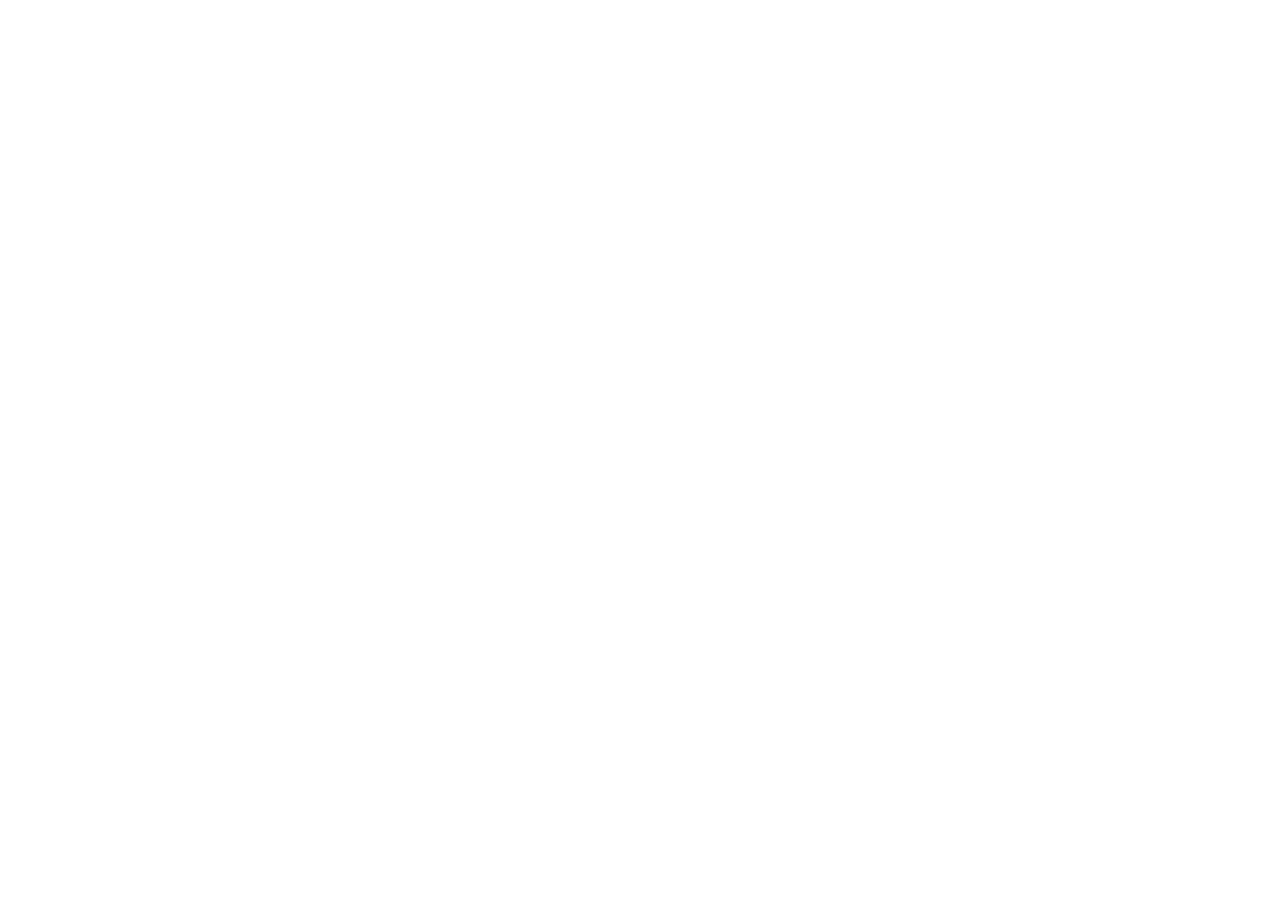
==== index.html @ d551b6a2 "시작" ====
<!DOCTYPE html>
<html lang="ko">
  <head>
    <meta charset="UTF-8" />
    <meta http-equiv="X-UA-Compatible" content="IE=edge" />
    <meta name="viewport" content="width=device-width, initial-scale=1.0" />
    <title>빽다방 클론</title>
  </head>
  <body></body>
</html>
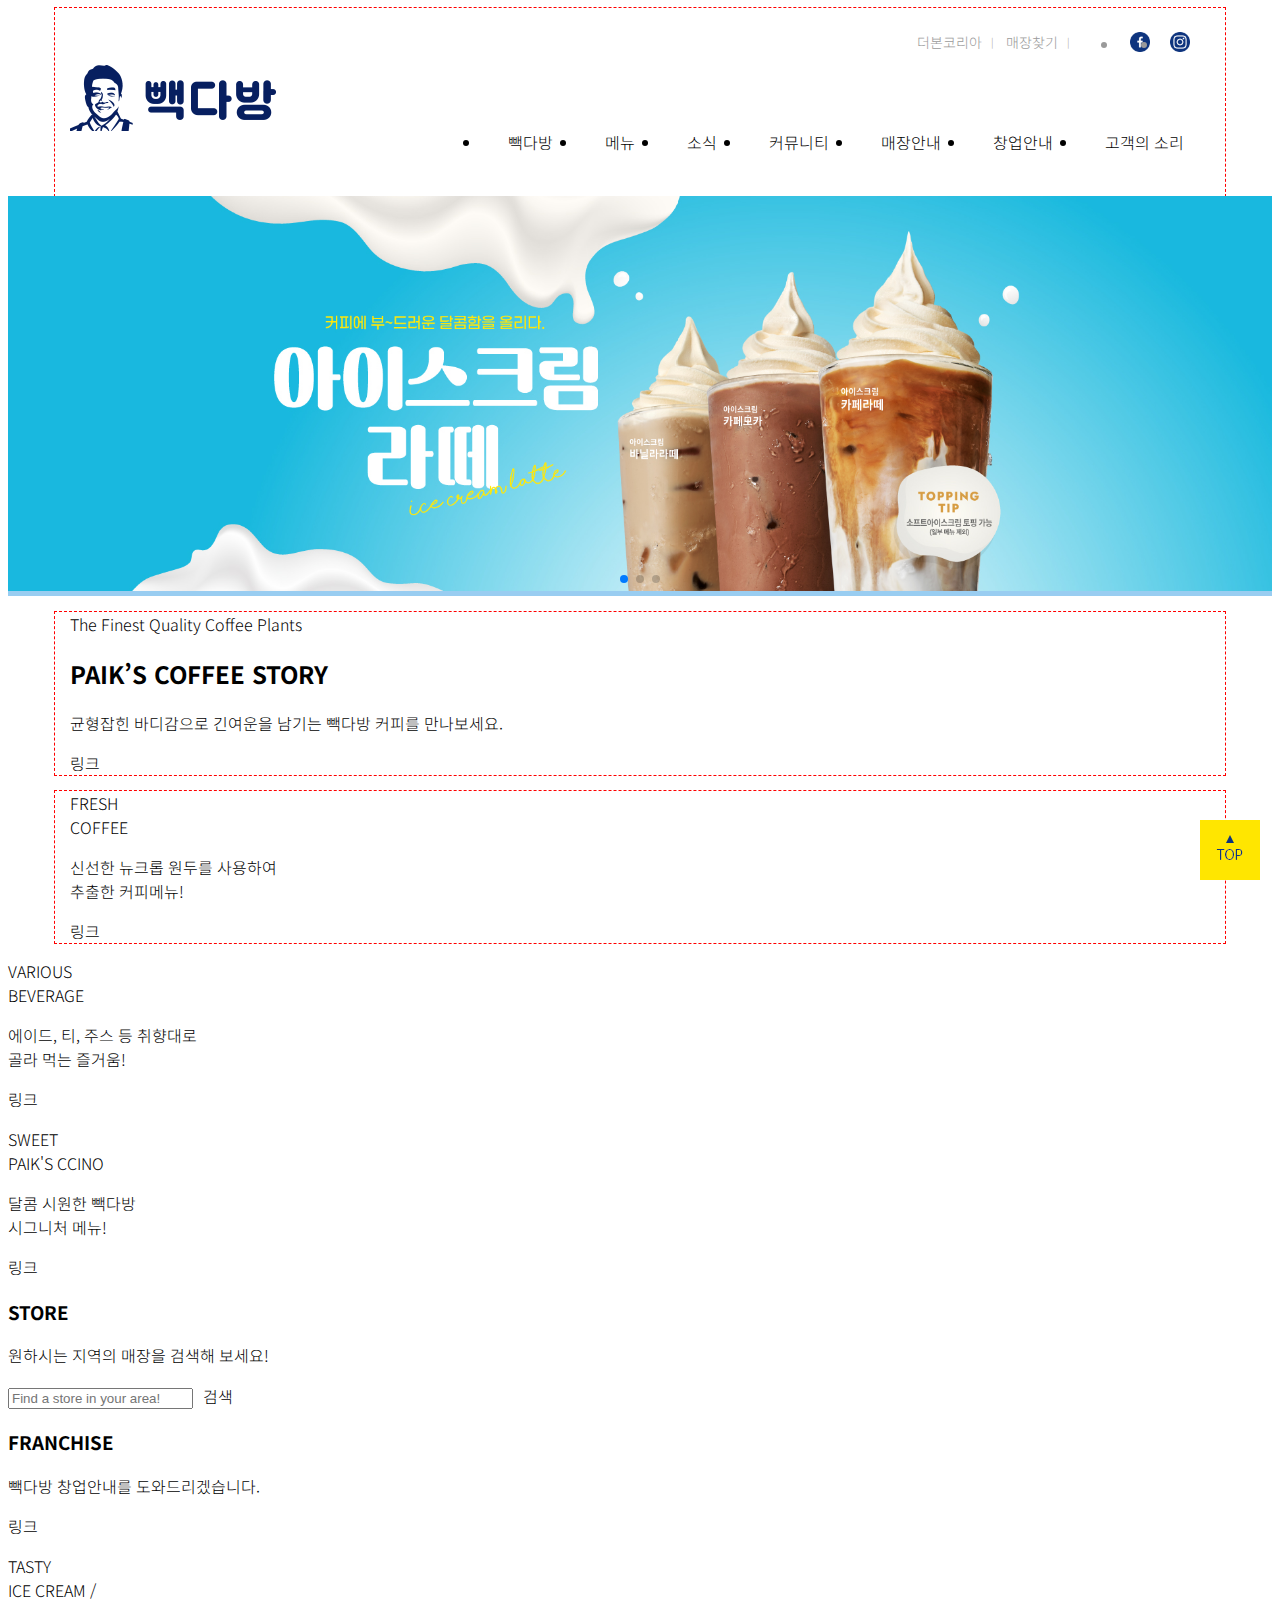
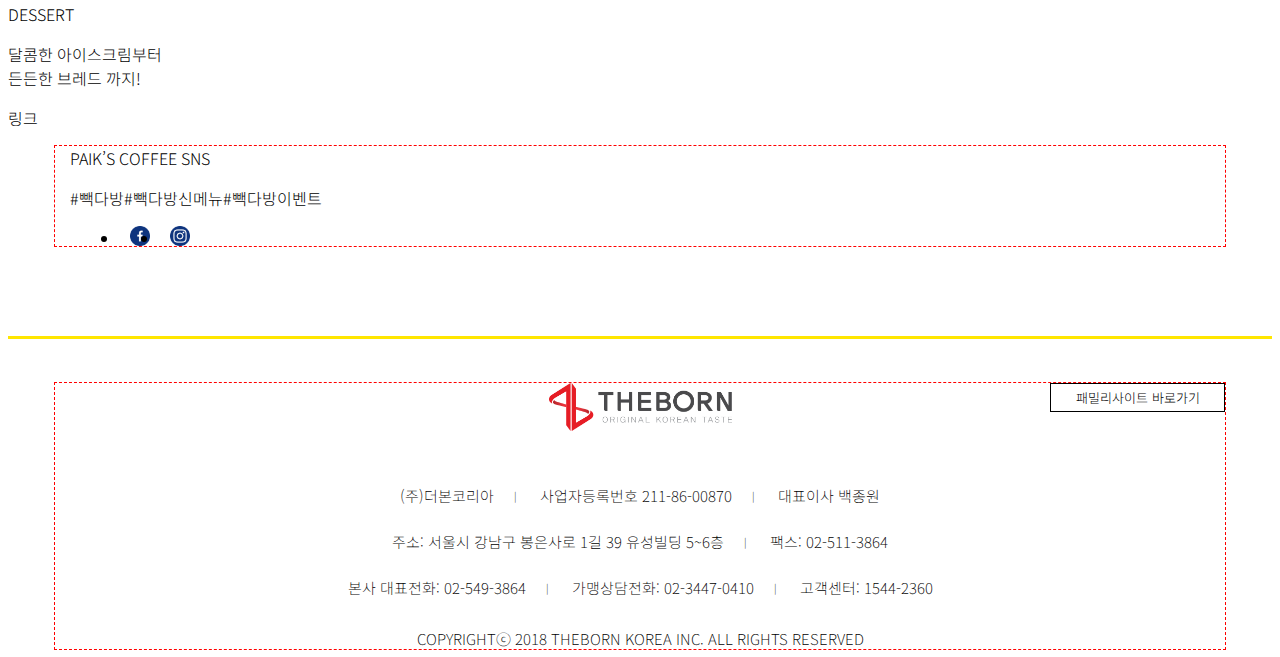
==== commit db7e1523: "첫날마무리" ====
--- a/index.html
+++ b/index.html
@@ -5,6 +5,253 @@
     <meta http-equiv="X-UA-Compatible" content="IE=edge" />
     <meta name="viewport" content="width=device-width, initial-scale=1.0" />
     <title>빽다방 클론</title>
+    <link rel="stylesheet" href="css/my-reset.css" />
+    <link rel="stylesheet" href="css/comm-header.css" />
+    <link rel="stylesheet" href="css/comm-footer.css" />
+    <link rel="stylesheet" href="css/main-section.css" />
+
+    <script src="https://code.jquery.com/jquery-3.6.0.min.js"></script>
+    <script src="js/comm.js"></script>
+
+    <!-- Link Swiper's CSS -->
+    <link rel="stylesheet" href="https://unpkg.com/swiper/swiper-bundle.min.css" />
   </head>
-  <body></body>
+  <body>
+    <div id="wrap">
+      <header id="hd">
+        <div class="inner" id="top">
+          <h1 class="logo">
+            <a href="index.html">
+              <img src="images/h/bbak.png" alt="빽다방" />
+            </a>
+          </h1>
+          <nav class="gnb">
+            <div class="top">
+              <a href="#">더본코리아</a>
+              <a href="#">매장찾기</a>
+              <ul class="sns">
+                <li><a href="#" class="sns_f">페이스북</a></li>
+                <li><a href="#" class="sns_i">인스타그램</a></li>
+              </ul>
+            </div>
+            <ul class="main">
+              <li>
+                <a href="sub1_ceo.html">빽다방</a>
+                <ul class="sub">
+                  <li><a href="#">CEO 인사말</a></li>
+                  <li><a href="#">빽다방 소개</a></li>
+                  <li><a href="#">커피이야기</a></li>
+                </ul>
+              </li>
+              <li>
+                <a href="sub2_menu.html">메뉴</a>
+                <ul class="sub">
+                  <li><a href="#">신메뉴</a></li>
+                  <li><a href="#">커피</a></li>
+                  <li><a href="#">음료</a></li>
+                  <li><a href="#">아이스크림/디저트</a></li>
+                  <li><a href="#">빽스치노</a></li>
+                </ul>
+              </li>
+              <li>
+                <a href="sub3_news.html">소식</a>
+                <ul class="sub">
+                  <li><a href="#">소식</a></li>
+                  <li><a href="#">이벤트</a></li>
+                  <li><a href="#">친절우수매장</a></li>
+                </ul>
+              </li>
+              <li>
+                <a href="sub4_class.html">커뮤니티</a>
+                <ul class="sub">
+                  <li><a href="#">커피클래스</a></li>
+                </ul>
+              </li>
+              <li>
+                <a href="sub5_store.html">매장안내</a>
+                <ul class="sub">
+                  <li><a href="#">매장찾기</a></li>
+                </ul>
+              </li>
+              <li class="nosub">
+                <a href="#">창업안내</a>
+              </li>
+              <li class="nosub">
+                <a href="#">고객의 소리</a>
+              </li>
+            </ul>
+            <div class="bg"></div>
+          </nav>
+        </div>
+      </header>
+      <div class="visual">
+        <div class="slide">
+          <!-- Swiper -->
+          <div class="swiper mySwiper">
+            <div class="swiper-wrapper">
+              <div class="swiper-slide">
+                <img src="images/m_s/main05_1.jpg" alt="아이스크림 라떼" />
+              </div>
+              <div class="swiper-slide">
+                <img src="images/m_s/main05_2.jpg" alt="수박주스" />
+              </div>
+              <div class="swiper-slide">
+                <img src="images/m_s/main05_3.jpg" alt="코코넛 커피" />
+              </div>
+            </div>
+            <div class="swiper-pagination"></div>
+          </div>
+        </div>
+      </div>
+      <section id="sec">
+        <div class="con1">
+          <div class="inner">
+            <div class="tit">
+              <p class="titl_3">The Finest Quality Coffee Plants</p>
+              <h2 class="tit_1">PAIK’S COFFEE STORY</h2>
+              <p class="tit_3">균형잡힌 바디감으로 긴여운을 남기는 빽다방 커피를 만나보세요.</p>
+            </div>
+            <a href="#" class="tolink">
+              <span>링크</span>
+            </a>
+          </div>
+        </div>
+        <div class="con2">
+          <div class="inner">
+            <div class="tit">
+              <p class="tit_1">FRESH <br />COFFEE</p>
+              <p class="tit_2">
+                신선한 뉴크롭 원두를 사용하여<br />
+                추출한 커피메뉴!
+              </p>
+            </div>
+            <a href="#" class="tolink">
+              <span>링크</span>
+            </a>
+          </div>
+        </div>
+        <div class="con3">
+          <div class="col6">
+            <div class="tit">
+              <p class="tit_1">VARIOUS <br />BEVERAGE</p>
+              <p class="tit_2">
+                에이드, 티, 주스 등 취향대로 <br />
+                골라 먹는 즐거움!
+              </p>
+            </div>
+            <a href="#" class="tolink">
+              <span>링크</span>
+            </a>
+          </div>
+          <div class="col4">
+            <div class="tit">
+              <p class="tit_1">SWEET <br />PAIK'S CCINO</p>
+              <p class="tit_2">
+                달콤 시원한 빽다방 <br />
+                시그니처 메뉴!
+              </p>
+            </div>
+            <a href="#" class="tolink">
+              <span>링크</span>
+            </a>
+          </div>
+        </div>
+        <div class="con4">
+          <div class="col4">
+            <div class="contact1">
+              <h3>STORE</h3>
+              <p>원하시는 지역의 매장을 검색해 보세요!</p>
+              <form action="#">
+                <label for="searchword" class="hide">매장검색</label>
+                <input type="text" id="searchword" placeholder="Find a store in your area!" />
+                <button type="button" class="btn_search">검색</button>
+              </form>
+            </div>
+            <div class="contact2">
+              <h3>FRANCHISE</h3>
+              <p>빽다방 창업안내를 도와드리겠습니다.</p>
+              <a href="#" class="tolink newstore">
+                <span>링크</span>
+              </a>
+            </div>
+          </div>
+          <div class="col6">
+            <div class="tit">
+              <p class="tit_1">
+                TASTY <br />ICE CREAM / <br />
+                DESSERT
+              </p>
+              <p class="tit_2">
+                달콤한 아이스크림부터 <br />
+                든든한 브레드 까지!
+              </p>
+            </div>
+            <a href="#" class="tolink">
+              <span>링크</span>
+            </a>
+          </div>
+        </div>
+        <div class="con5">
+          <div class="inner">
+            <p class="tit">PAIK’S COFFEE SNS</p>
+            <p class="hash">#빽다방#빽다방신메뉴#빽다방이벤트</p>
+            <ul class="sns">
+              <li><a href="#" class="sns_f">페이스북</a></li>
+              <li><a href="#" class="sns_i">인스타그램</a></li>
+            </ul>
+          </div>
+        </div>
+      </section>
+
+      <footer id="ft">
+        <div class="inner">
+          <h4 class="logo">
+            <a href="#"><img src="images/f/theborn.png" alt="더본" /></a>
+          </h4>
+          <div class="infor">
+            <p><span>(주)더본코리아</span> <span>사업자등록번호 211-86-00870</span> <span>대표이사 백종원</span></p>
+            <p><span>주소: 서울시 강남구 봉은사로 1길 39 유성빌딩 5~6층</span> <span>팩스: 02-511-3864</span></p>
+            <p><span>본사 대표전화: 02-549-3864</span> <span>가맹상담전화: 02-3447-0410</span> <span>고객센터: 1544-2360</span></p>
+          </div>
+          <div class="copy">COPYRIGHTⓒ 2018 THEBORN KOREA INC. ALL RIGHTS RESERVED</div>
+
+          <div class="familySte">
+            <span>패밀리사이트 바로가기</span>
+            <ul class="fmenu">
+              <li><a href="#">더본코리아</a></li>
+              <li><a href="#">창업센터</a></li>
+              <li><a href="#">새마을식당</a></li>
+              <li><a href="#">한신포차</a></li>
+              <li><a href="#">역전우동</a></li>
+              <li><a href="#">백스비어</a></li>
+              <li><a href="#">롤링파스타</a></li>
+              <li><a href="#">인생설렁탕</a></li>
+              <li><a href="#">미정국수</a></li>
+              <li><a href="#">리춘시장</a></li>
+              <li><a href="#">원조쌈밥집</a></li>
+              <li><a href="#">돌배기집</a></li>
+              <li><a href="#">백철판</a></li>
+              <li><a href="#">호텔더본</a></li>
+            </ul>
+          </div>
+        </div>
+
+        <div class="toTop">
+          <a href="#top"> 위로 가기</a>
+        </div>
+      </footer>
+    </div>
+
+    <!-- Swiper JS -->
+    <script src="https://unpkg.com/swiper/swiper-bundle.min.js"></script>
+
+    <!-- Initialize Swiper -->
+    <script>
+      var swiper = new Swiper(".mySwiper", {
+        pagination: {
+          el: ".swiper-pagination",
+        },
+      });
+    </script>
+  </body>
 </html>
--- a/css/comm-header.css
+++ b/css/comm-header.css
@@ -0,0 +1,89 @@
+#hd .inner {
+  display: flex;
+  justify-content: space-between;
+}
+#hd .logo {
+  padding-top: 34px;
+  padding-bottom: 26px;
+}
+#hd .gnb {
+  padding-top: 24px;
+  flex: 1;
+
+  display: flex;
+  flex-direction: column;
+  align-items: flex-end;
+}
+#hd .gnb .top {
+  display: flex;
+  color: #9a9a9a;
+}
+#hd .gnb .top > a {
+  padding: 0 12px;
+  font-size: 14px;
+
+  position: relative;
+}
+#hd .gnb .top > a::after {
+  content: "|";
+  font-size: 10px;
+  position: absolute;
+  top: 2px;
+  right: 0;
+}
+#hd .gnb .main {
+  padding-top: 36px;
+  display: flex;
+  width: 100%;
+  justify-content: flex-end;
+}
+#hd .gnb .main > li {
+  position: relative;
+}
+#hd .gnb .main > li:hover > a {
+  font-weight: 500;
+}
+#hd .gnb .main > li > a {
+  display: inline-block;
+  padding: 26px;
+}
+#hd .gnb .main > li:hover > a::after {
+  content: "";
+  display: block;
+  width: 20px;
+  height: 20px;
+  background-color: #fff;
+  position: absolute;
+  z-index: 11;
+  bottom: -10px;
+  left: 50%;
+  transform: translate(-50%) rotate(45deg);
+}
+#hd .gnb .main > li.nosub:hover > a::after {
+  display: none;
+}
+#hd .gnb .sub {
+  display: none;
+  padding-top: 24px;
+  width: 300px;
+  position: absolute;
+  top: 68px;
+  left: 0;
+  z-index: 10;
+}
+#hd .gnb .sub > li:hover {
+  font-weight: 500;
+}
+#hd .gnb .sub > li > a {
+  padding: 8px 26px;
+}
+#hd .gnb .bg {
+  display: none;
+  position: absolute;
+  top: 148px;
+  left: 0;
+  z-index: 5;
+  width: 100%;
+  height: 200px;
+  background-image: url(../images/h/menu-bg.jpg);
+}
--- a/css/comm-footer.css
+++ b/css/comm-footer.css
@@ -0,0 +1,74 @@
+#ft {
+  border-top: 3px solid #ffe600;
+  padding-top: 24px;
+  margin-top: 90px;
+
+  text-align: center;
+  font-size: 15px;
+  font-weight: 200;
+}
+#ft .logo img {
+  width: 183px;
+  margin-bottom: 30px;
+}
+#ft .infor {
+  margin: 20px 0;
+}
+#ft .infor p {
+  padding-bottom: 10px;
+}
+#ft .infor p span {
+  padding: 0 20px;
+}
+#ft .infor p span::after {
+  content: "|";
+  display: inline-block;
+  font-size: 10px;
+  position: relative;
+  top: -2px;
+  left: 20px;
+}
+#ft .infor p span:last-child:after {
+  display: none;
+}
+#ft .inner {
+  position: relative;
+}
+.familySte {
+  width: 175px;
+  font-size: 13px;
+  position: absolute;
+  top: 0;
+  right: 0;
+  font-weight: 300;
+}
+.familySte > span {
+  display: block;
+  padding: 4px 10px;
+  border: 1px solid #000;
+  cursor: pointer;
+}
+
+.familySte .fmenu {
+  display: none;
+  background-color: rgba(255, 255, 255, 0.8);
+  border: 1px solid #000;
+  position: absolute;
+  bottom: 26px;
+  left: 0;
+  width: 100%;
+}
+.familySte .fmenu a {
+  padding: 4px 0;
+}
+.toTop a {
+  position: fixed;
+  bottom: 20px;
+  right: 20px;
+
+  width: 60px;
+  height: 60px;
+
+  background-image: url(../images/f/off.png);
+  text-indent: -9999px;
+}
--- a/css/main-section.css
+++ b/css/main-section.css
@@ -0,0 +1,3 @@
+.visual {
+  background-color: #99cdf1;
+}
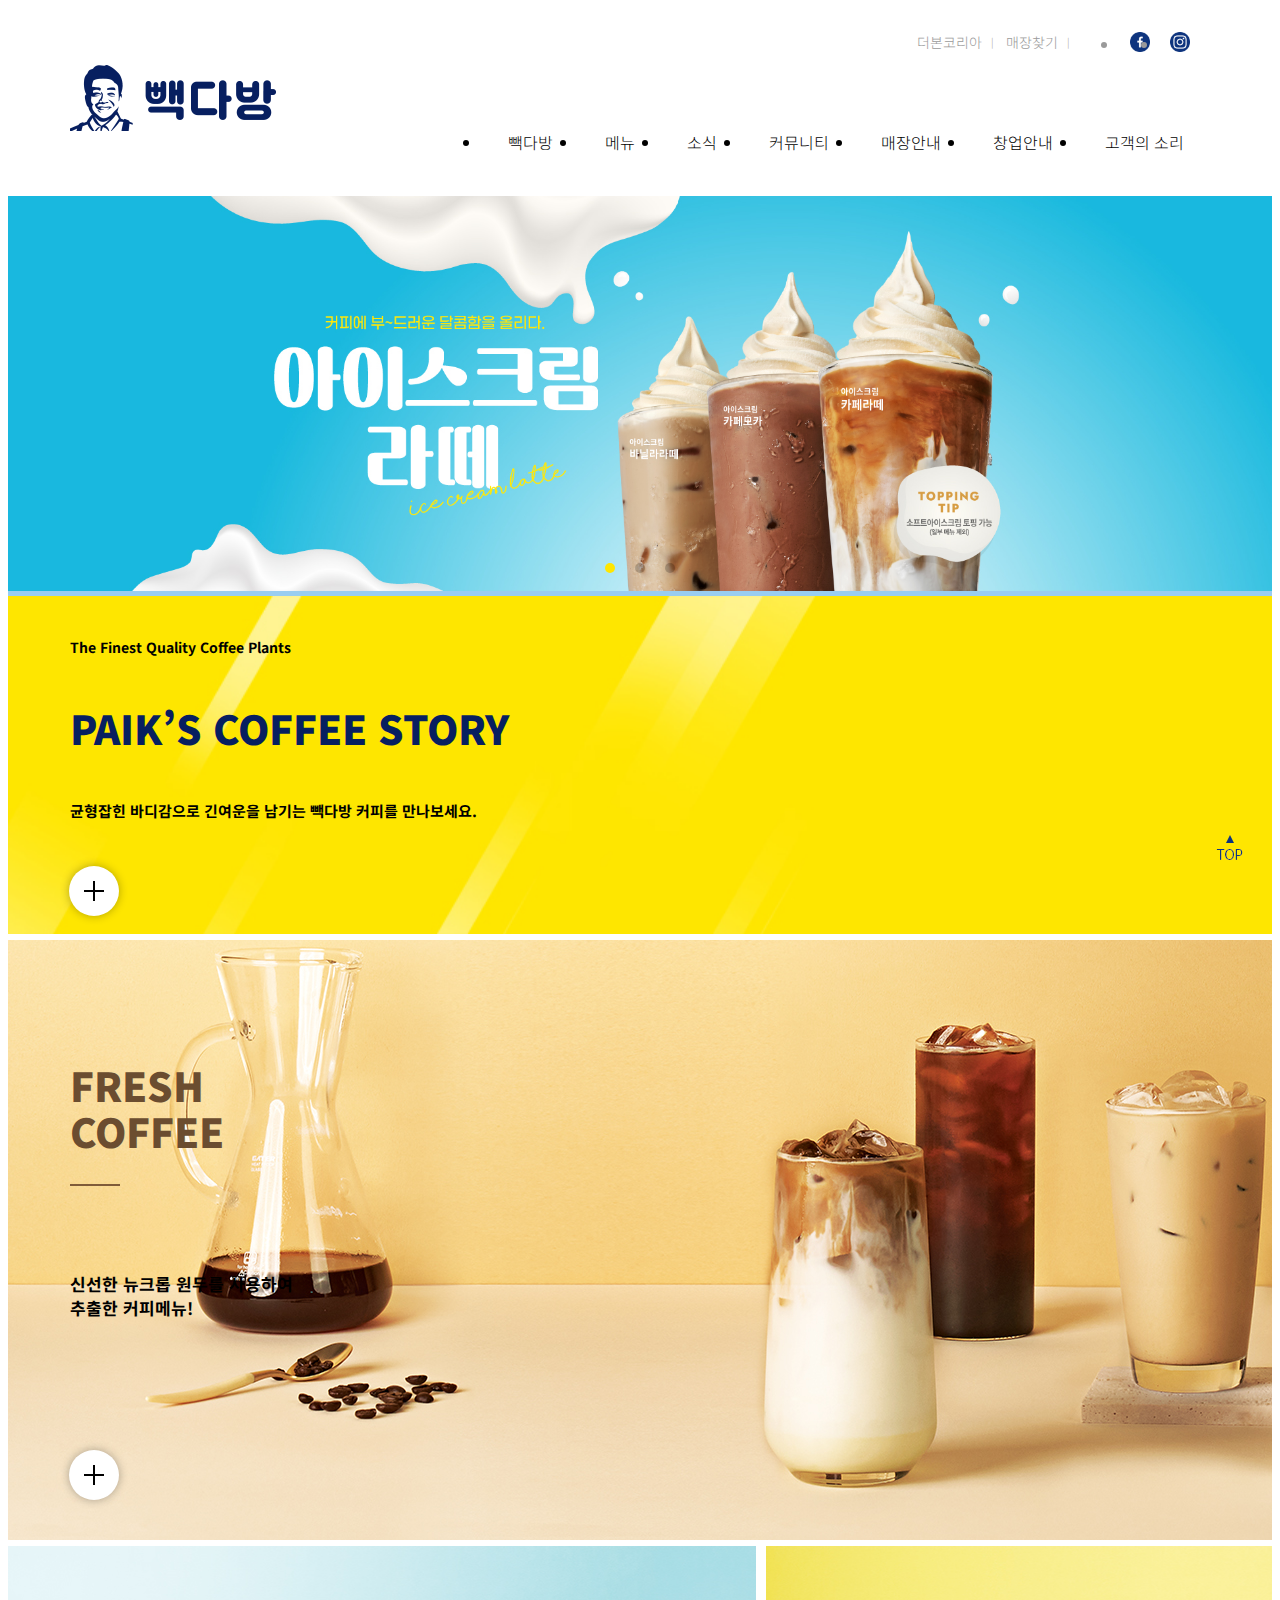
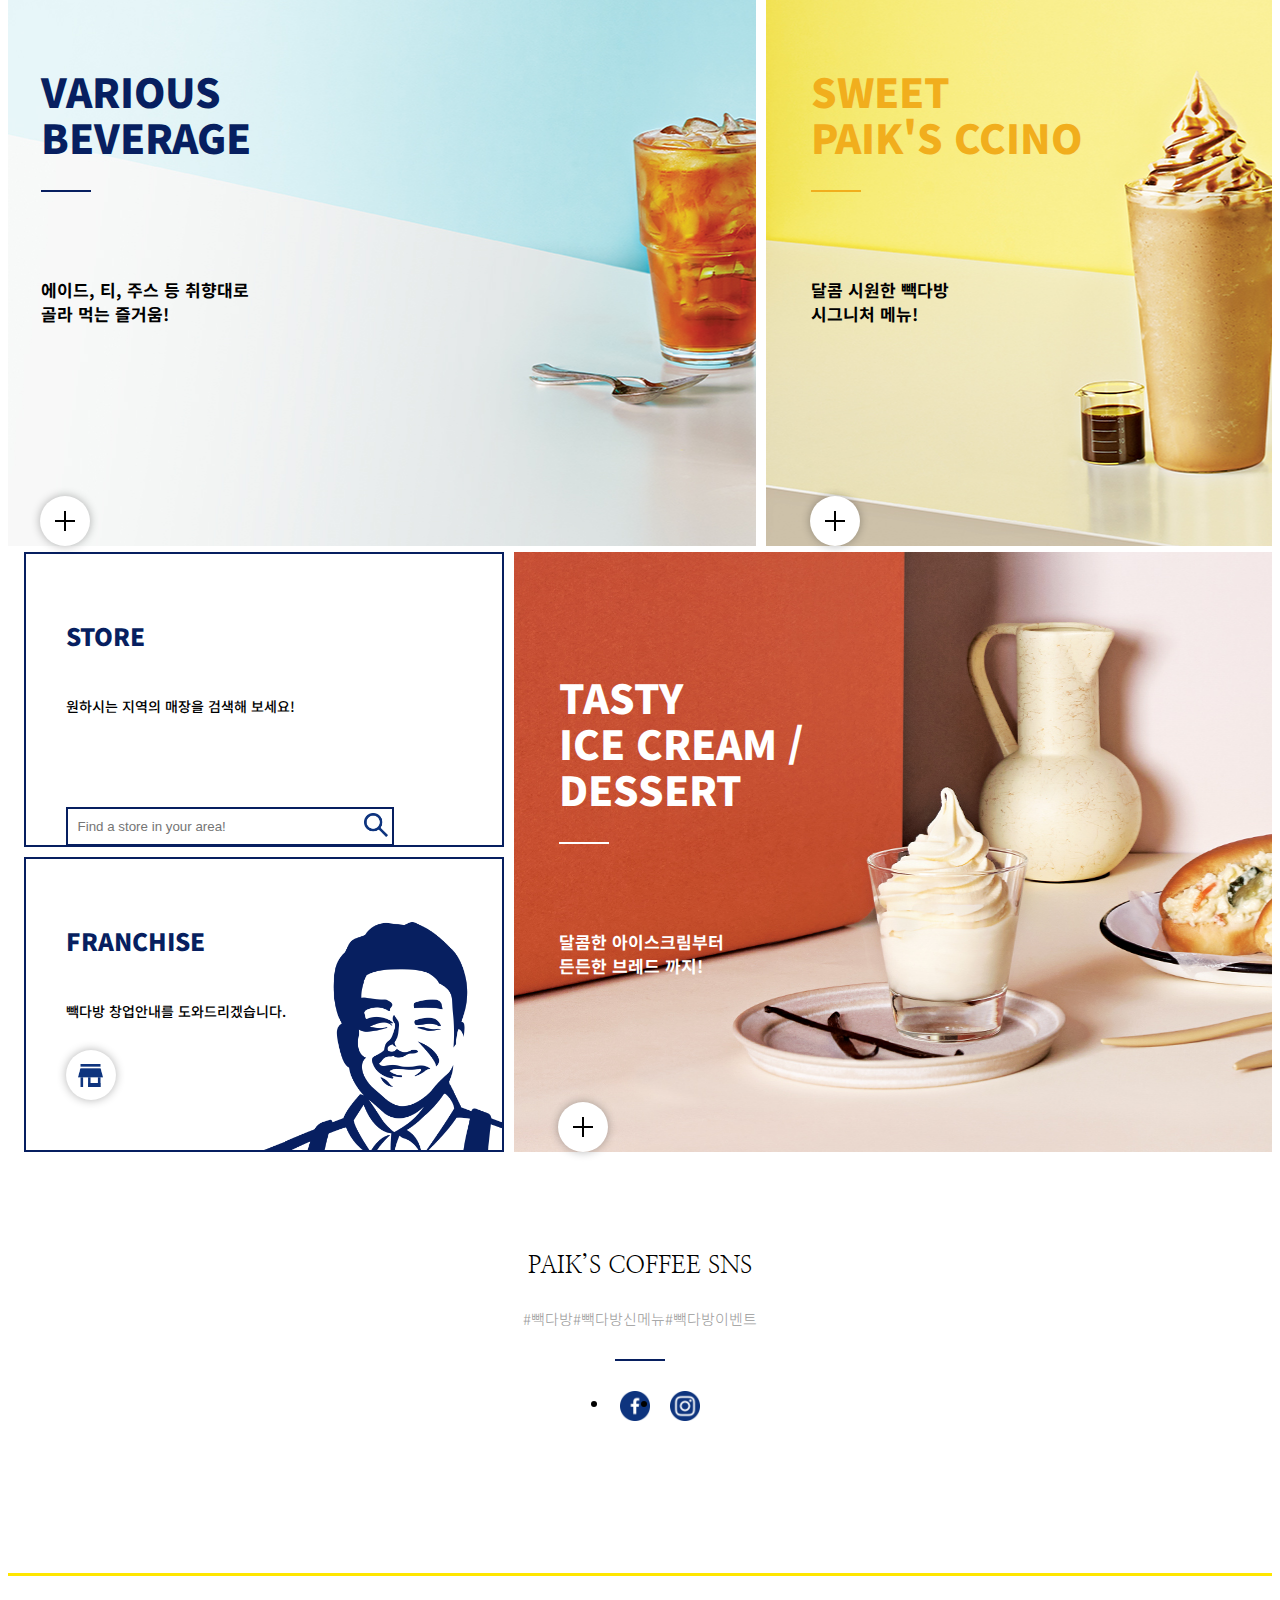
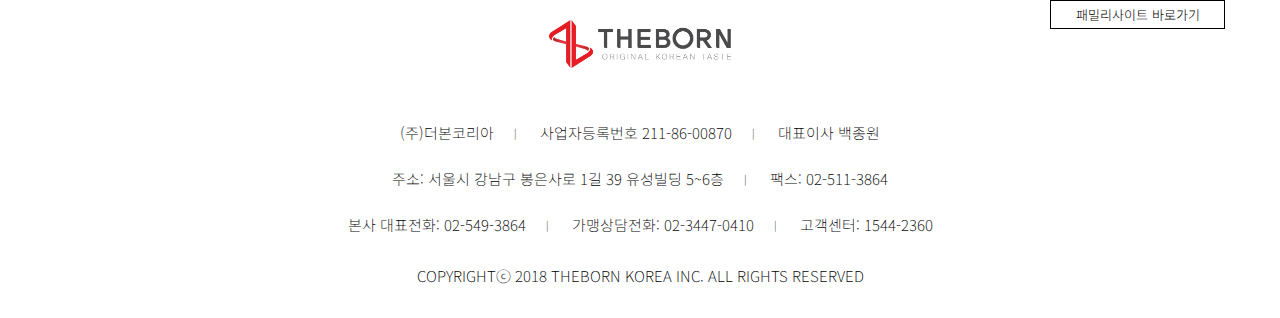
==== commit a0215a97: "메인완성" ====
--- a/index.html
+++ b/index.html
@@ -15,6 +15,19 @@
 
     <!-- Link Swiper's CSS -->
     <link rel="stylesheet" href="https://unpkg.com/swiper/swiper-bundle.min.css" />
+    <style>
+      .swiper-pagination-bullet-active {
+        background-color: #ffe600;
+      }
+      .swiper-pagination-bullet {
+        width: 10px;
+        height: 10px;
+      }
+      .swiper-horizontal > .swiper-pagination-bullets .swiper-pagination-bullet,
+      .swiper-pagination-horizontal.swiper-pagination-bullets .swiper-pagination-bullet {
+        margin: 10px;
+      }
+    </style>
   </head>
   <body>
     <div id="wrap">
@@ -107,9 +120,9 @@
         <div class="con1">
           <div class="inner">
             <div class="tit">
-              <p class="titl_3">The Finest Quality Coffee Plants</p>
+              <p class="tit_3">The Finest Quality Coffee Plants</p>
               <h2 class="tit_1">PAIK’S COFFEE STORY</h2>
-              <p class="tit_3">균형잡힌 바디감으로 긴여운을 남기는 빽다방 커피를 만나보세요.</p>
+              <p class="tit_4">균형잡힌 바디감으로 긴여운을 남기는 빽다방 커피를 만나보세요.</p>
             </div>
             <a href="#" class="tolink">
               <span>링크</span>
@@ -119,7 +132,7 @@
         <div class="con2">
           <div class="inner">
             <div class="tit">
-              <p class="tit_1">FRESH <br />COFFEE</p>
+              <p class="tit_1 uline">FRESH <br />COFFEE</p>
               <p class="tit_2">
                 신선한 뉴크롭 원두를 사용하여<br />
                 추출한 커피메뉴!
@@ -132,28 +145,32 @@
         </div>
         <div class="con3">
           <div class="col6">
-            <div class="tit">
-              <p class="tit_1">VARIOUS <br />BEVERAGE</p>
-              <p class="tit_2">
-                에이드, 티, 주스 등 취향대로 <br />
-                골라 먹는 즐거움!
-              </p>
-            </div>
-            <a href="#" class="tolink">
-              <span>링크</span>
-            </a>
+            <div class="inner">
+              <div class="tit">
+                <p class="tit_1 uline">VARIOUS <br />BEVERAGE</p>
+                <p class="tit_2">
+                  에이드, 티, 주스 등 취향대로 <br />
+                  골라 먹는 즐거움!
+                </p>
+              </div>
+              <a href="#" class="tolink">
+                <span>링크</span>
+              </a>
+            </div>
           </div>
           <div class="col4">
-            <div class="tit">
-              <p class="tit_1">SWEET <br />PAIK'S CCINO</p>
-              <p class="tit_2">
-                달콤 시원한 빽다방 <br />
-                시그니처 메뉴!
-              </p>
-            </div>
-            <a href="#" class="tolink">
-              <span>링크</span>
-            </a>
+            <div class="inner">
+              <div class="tit">
+                <p class="tit_1 uline">SWEET <br />PAIK'S CCINO</p>
+                <p class="tit_2">
+                  달콤 시원한 빽다방 <br />
+                  시그니처 메뉴!
+                </p>
+              </div>
+              <a href="#" class="tolink">
+                <span>링크</span>
+              </a>
+            </div>
           </div>
         </div>
         <div class="con4">
@@ -170,31 +187,34 @@
             <div class="contact2">
               <h3>FRANCHISE</h3>
               <p>빽다방 창업안내를 도와드리겠습니다.</p>
-              <a href="#" class="tolink newstore">
+
+              <a href="#" class="tolink">
                 <span>링크</span>
               </a>
             </div>
           </div>
           <div class="col6">
-            <div class="tit">
-              <p class="tit_1">
-                TASTY <br />ICE CREAM / <br />
-                DESSERT
-              </p>
-              <p class="tit_2">
-                달콤한 아이스크림부터 <br />
-                든든한 브레드 까지!
-              </p>
-            </div>
-            <a href="#" class="tolink">
-              <span>링크</span>
-            </a>
+            <div class="inner">
+              <div class="tit">
+                <p class="tit_1 uline">
+                  TASTY <br />ICE CREAM / <br />
+                  DESSERT
+                </p>
+                <p class="tit_2">
+                  달콤한 아이스크림부터 <br />
+                  든든한 브레드 까지!
+                </p>
+              </div>
+              <a href="#" class="tolink">
+                <span>링크</span>
+              </a>
+            </div>
           </div>
         </div>
         <div class="con5">
           <div class="inner">
             <p class="tit">PAIK’S COFFEE SNS</p>
-            <p class="hash">#빽다방#빽다방신메뉴#빽다방이벤트</p>
+            <p class="hash uline">#빽다방#빽다방신메뉴#빽다방이벤트</p>
             <ul class="sns">
               <li><a href="#" class="sns_f">페이스북</a></li>
               <li><a href="#" class="sns_i">인스타그램</a></li>
@@ -248,8 +268,12 @@
     <!-- Initialize Swiper -->
     <script>
       var swiper = new Swiper(".mySwiper", {
+        autoplay: {
+          delay: 3000,
+        },
         pagination: {
           el: ".swiper-pagination",
+          clickable: true,
         },
       });
     </script>
--- a/css/comm-header.css
+++ b/css/comm-header.css
@@ -1,3 +1,12 @@
+.uline::after {
+  content: "";
+  display: block;
+  width: 50px;
+  height: 2px;
+  margin: 30px 0;
+  background-color: #071f60;
+}
+
 #hd .inner {
   display: flex;
   justify-content: space-between;
--- a/css/comm-footer.css
+++ b/css/comm-footer.css
@@ -1,13 +1,14 @@
 #ft {
   border-top: 3px solid #ffe600;
-  padding-top: 24px;
+  padding: 24px 0;
   margin-top: 90px;
 
   text-align: center;
   font-size: 15px;
   font-weight: 200;
 }
-#ft .logo img {
+#ft .logo {
+  display: inline-block;
   width: 183px;
   margin-bottom: 30px;
 }
--- a/css/main-section.css
+++ b/css/main-section.css
@@ -1,3 +1,239 @@
 .visual {
   background-color: #99cdf1;
 }
+#sec > div {
+  background-size: cover;
+  margin-bottom: 6px;
+  display: flex;
+  padding-top: 82px;
+  padding-bottom: 50px;
+}
+#sec > div p {
+  line-height: 1.4;
+}
+#sec > div .tit_3 {
+  font-size: 14px;
+  font-weight: 700;
+  padding-bottom: 14px;
+}
+#sec > div .tit_4 {
+  font-size: 15px;
+  font-weight: 700;
+  padding-bottom: 70px;
+}
+#sec > div .tit_2 {
+  font-size: 17px;
+  font-weight: 700;
+}
+#sec > div .tit_1 {
+  font-size: 40px;
+  font-weight: 900;
+  color: #071f60;
+  padding-bottom: 16px;
+  line-height: 1.15;
+}
+#sec > div .inner {
+  position: relative;
+  height: 100%;
+}
+#sec > div .tolink {
+  position: absolute;
+  bottom: -10px;
+  left: 14px;
+
+  width: 50px;
+  height: 50px;
+  border-radius: 50px;
+  background-color: #fff;
+  box-shadow: 0 0 10px rgba(0, 0, 0, 0.3);
+  text-indent: -9999px;
+}
+#sec > div .tolink span::after {
+  content: "";
+  display: block;
+  width: 20px;
+  height: 2px;
+  background-color: #000;
+  position: absolute;
+  top: 50%;
+  left: 50%;
+  transform: translate(-50%, -50%);
+}
+#sec > div .tolink span::before {
+  content: "";
+  display: block;
+  width: 2px;
+  height: 20px;
+  background-color: #000;
+  position: absolute;
+  top: 50%;
+  left: 50%;
+  transform: translate(-50%, -50%);
+}
+
+#sec .con1 {
+  background-image: url(../images/m_s/main_sec1.jpg);
+  padding: 28px 0;
+  line-height: 1;
+}
+#sec .con2 {
+  background-image: url(../images/m_s/main_sec2.jpg);
+  height: 600px;
+}
+#sec .con2 .tit_1 {
+  color: #6b4d30;
+}
+#sec .con3 {
+  height: 600px;
+  padding: 0;
+}
+#sec .con3 .inner {
+  /* display: inline-block;
+  width: auto; */
+  width: 350px;
+}
+#sec .con3 .col6 {
+  background-image: url(../images/m_s/main_sec3.jpg);
+  width: calc(60% - 10px);
+  position: relative;
+  padding-top: 82px;
+  padding-bottom: 50px;
+  margin-right: 10px;
+}
+#sec .con3 .col6 .inner {
+  margin-right: 380px;
+}
+#sec .con3 .col4 {
+  background-image: url(../images/m_s/main_sec4.jpg);
+  width: 40%;
+  position: relative;
+  padding-top: 82px;
+  padding-bottom: 50px;
+}
+#sec .con3 .col4 .inner {
+  margin-left: 30px;
+}
+#sec .con3 .col4 .tit_1 {
+  color: #f1ae1d;
+}
+#sec .con4 {
+  height: 600px;
+  padding: 0;
+}
+#sec .con4 .inner {
+  width: 350px;
+  margin-left: 30px;
+}
+
+#sec .con4 .col4 > div {
+  width: 480px;
+  border: 2px solid #071f60;
+  margin-left: auto;
+  padding: 40px;
+  height: 295px;
+  margin-bottom: 10px;
+}
+#sec .con4 .col4 > div h3 {
+  font-weight: 900;
+  color: #071f60;
+  font-size: 24px;
+  padding-bottom: 20px;
+}
+#sec .con4 .col4 > div p {
+  font-size: 14px;
+  font-weight: 500;
+}
+.contact1 form {
+  width: 328px;
+  position: relative;
+  margin-top: 90px;
+}
+.contact1 form input {
+  width: 100%;
+  border: 2px solid #071f60;
+  padding: 10px 34px 10px 10px;
+}
+.contact1 form button {
+  position: absolute;
+  top: 6px;
+  right: 6px;
+  width: 24px;
+  height: 24px;
+  text-indent: -9999px;
+
+  background-image: url(../images/m_s/검색.png);
+  background-size: contain;
+}
+.contact2 {
+  position: relative;
+  background-image: url(../images/m_s/main_sec6.png);
+  background-size: 50%;
+
+  background-repeat: no-repeat;
+  background-position: right bottom;
+}
+#sec > div .contact2 .tolink {
+  bottom: 50px;
+  left: 40px;
+  background-image: url(../images/m_s/store-ico.png);
+  background-size: 50%;
+  background-repeat: no-repeat;
+  background-position: center;
+}
+#sec > div .contact2 .tolink span::before,
+#sec > div .contact2 .tolink span::after {
+  display: none;
+}
+#sec .con4 .col4 {
+  width: calc(40% - 10px);
+  margin-right: 10px;
+}
+#sec .con4 .col6 {
+  background-image: url(../images/m_s/main_sec5.jpg);
+  background-size: cover;
+  width: 60%;
+  position: relative;
+  color: #fff;
+  padding-top: 82px;
+  padding-bottom: 50px;
+}
+#sec .con4 .col6 .tit_1 {
+  color: #fff;
+}
+
+#sec .con5 {
+  height: 325px;
+  padding: 0;
+  text-align: center;
+}
+#sec .con5 .tit {
+  font-family: "Nanum Myeongjo", serif;
+  font-size: 24px;
+  padding-top: 68px;
+}
+#sec .con5 .hash {
+  font-size: 15px;
+  color: #999;
+}
+
+#sec .con5 .sns {
+  justify-content: center;
+}
+
+#sec .con5 .sns a {
+  width: 30px;
+  height: 30px;
+}
+
+#sec .con2 .uline::after {
+  background-color: #7f5b39;
+}
+#sec .col4 .uline::after {
+  background-color: #f1ae1d;
+}
+#sec .con4 .uline::after {
+  background-color: #fff;
+}
+#sec .con5 .uline::after {
+  margin: 30px auto;
+}
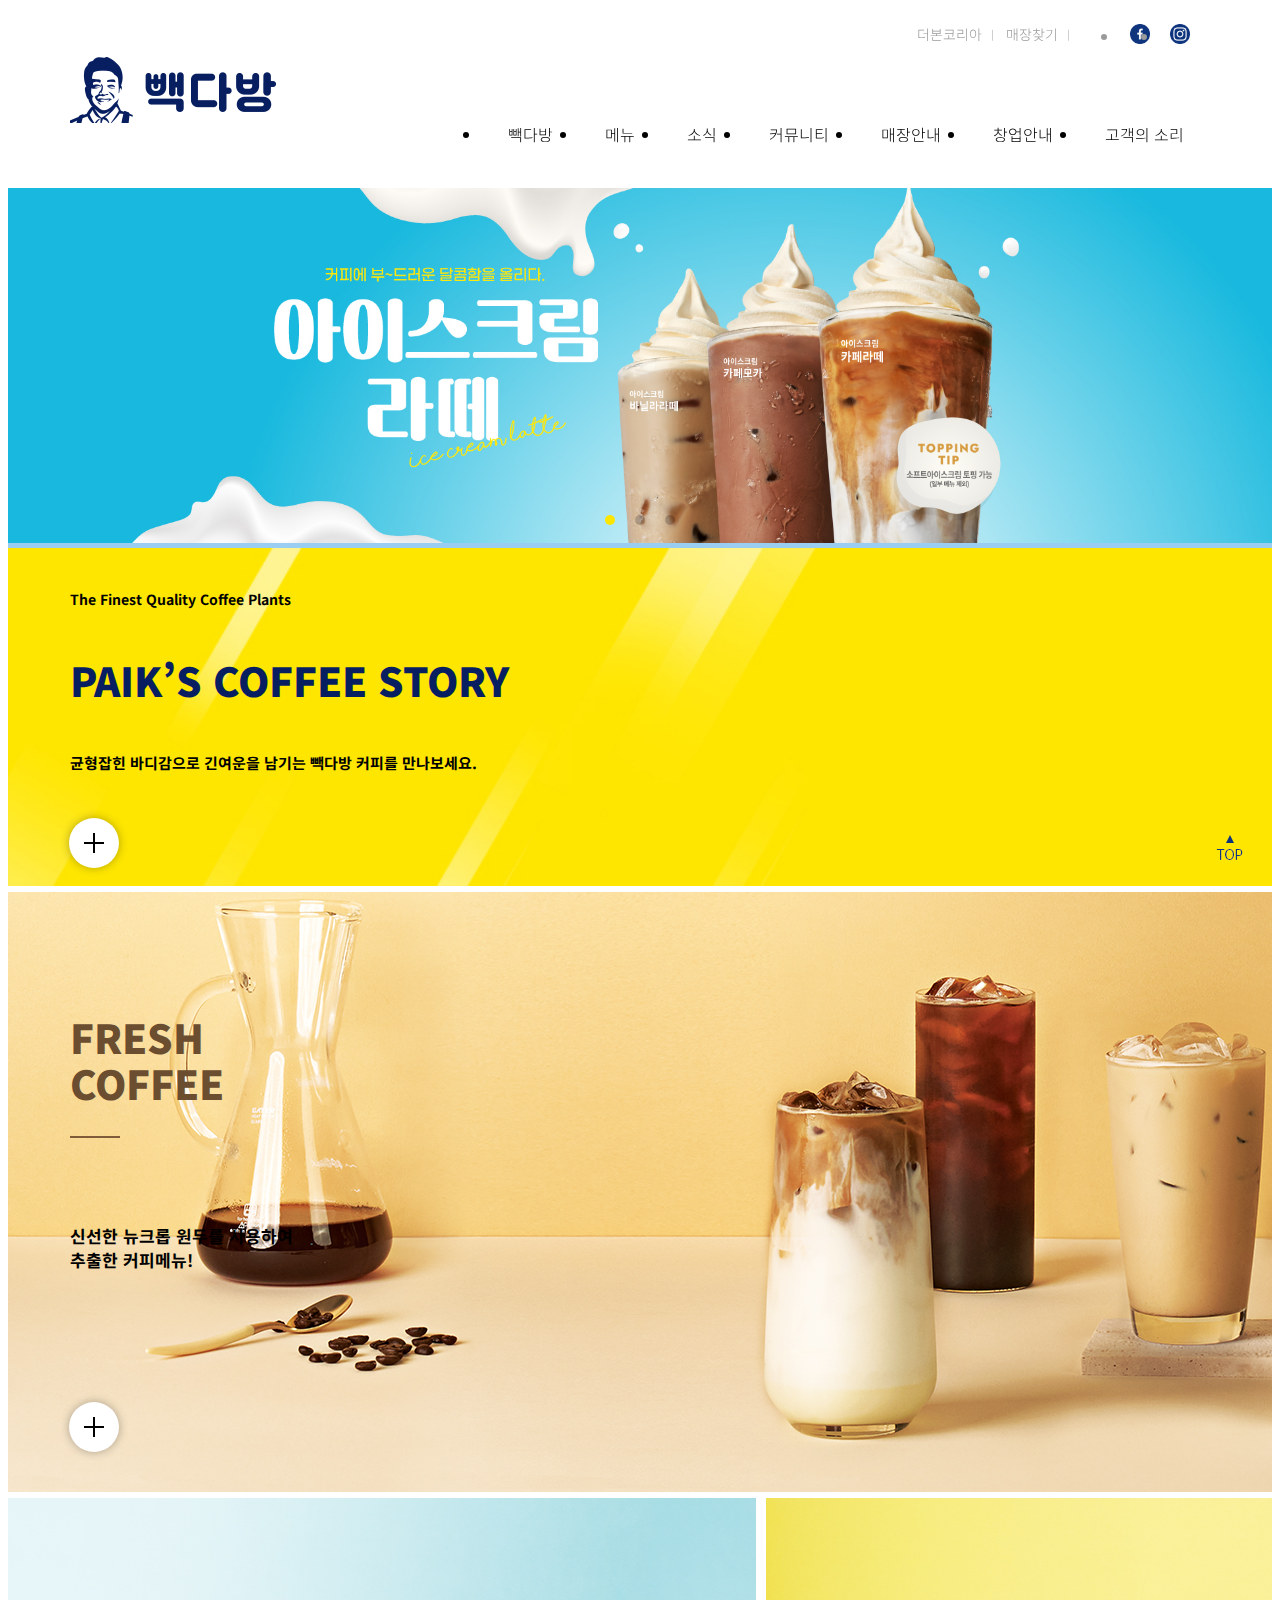
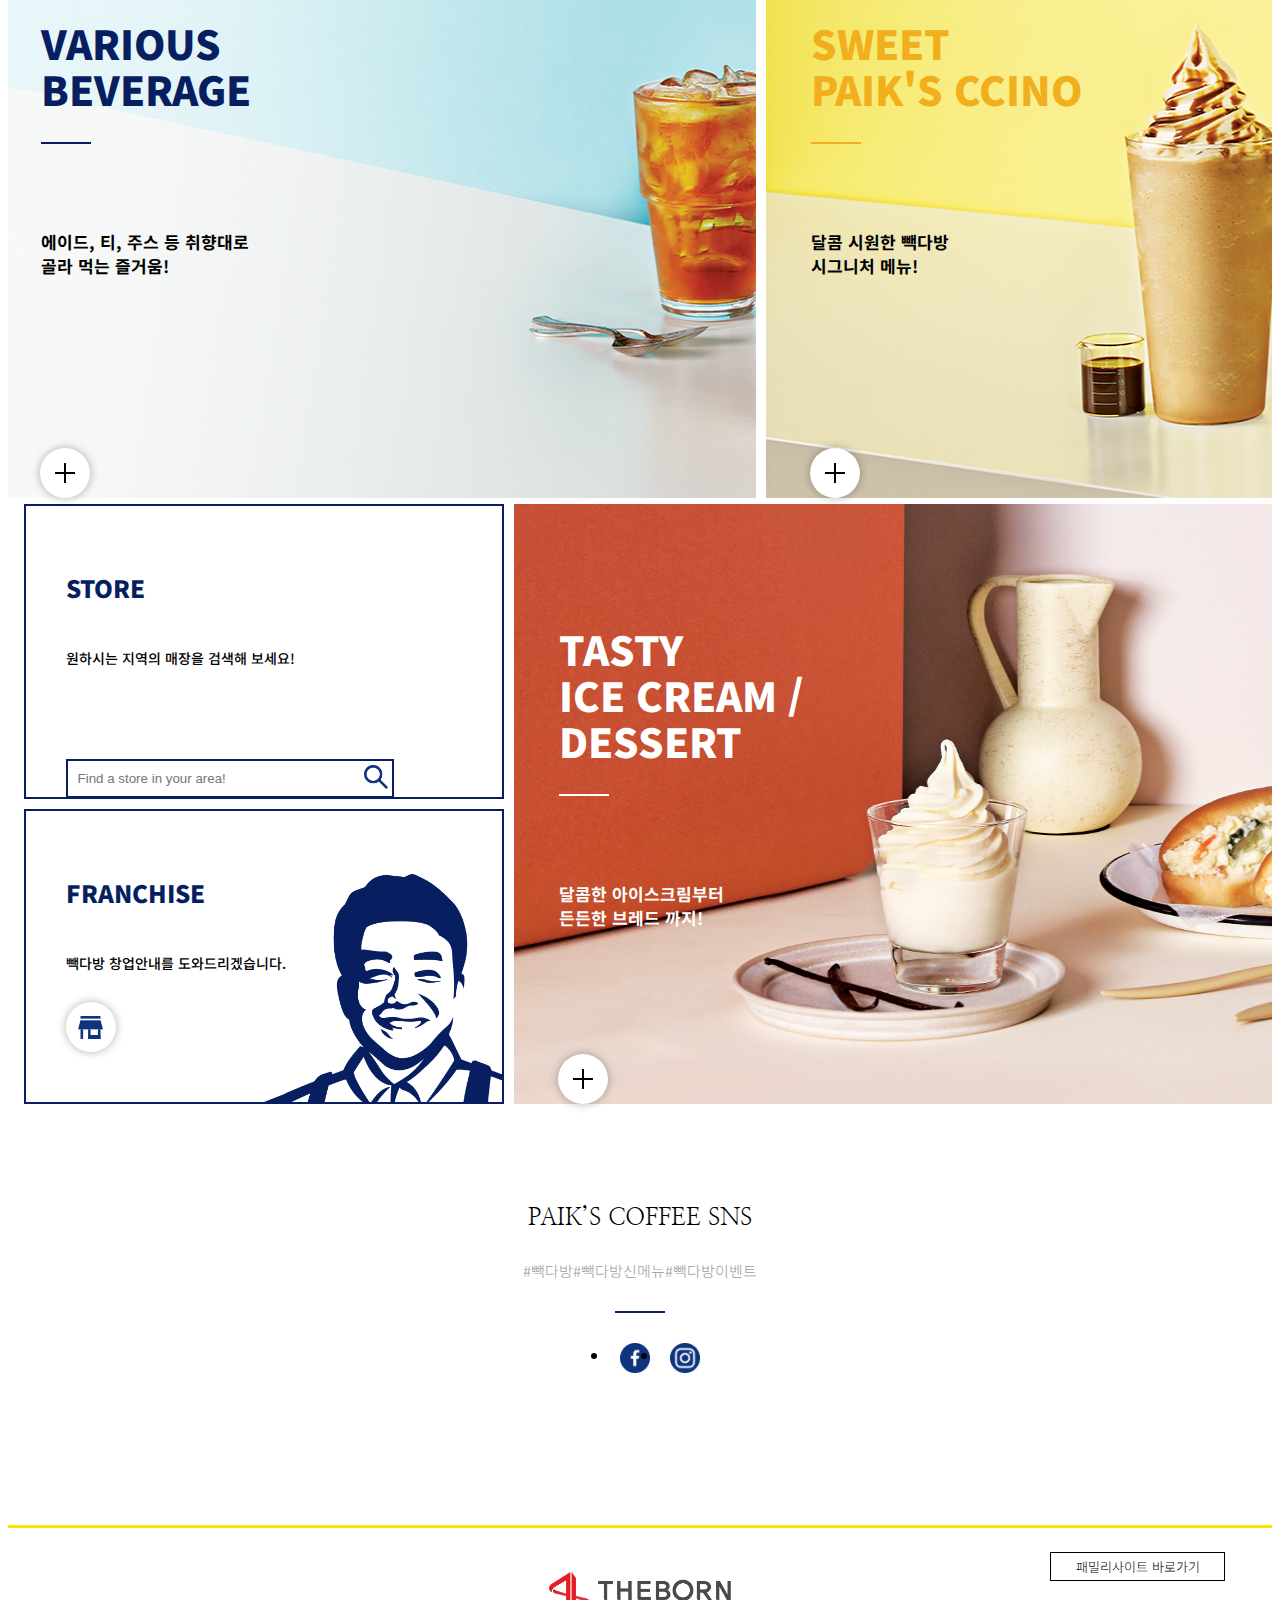
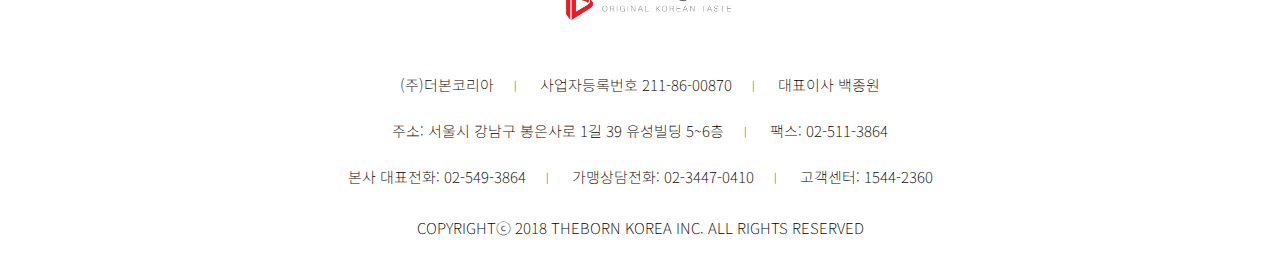
==== commit aa380c43: "공통영역 따로, 탭메뉴로 바로가기" ====
--- a/index.html
+++ b/index.html
@@ -32,70 +32,7 @@
   <body>
     <div id="wrap">
       <header id="hd">
-        <div class="inner" id="top">
-          <h1 class="logo">
-            <a href="index.html">
-              <img src="images/h/bbak.png" alt="빽다방" />
-            </a>
-          </h1>
-          <nav class="gnb">
-            <div class="top">
-              <a href="#">더본코리아</a>
-              <a href="#">매장찾기</a>
-              <ul class="sns">
-                <li><a href="#" class="sns_f">페이스북</a></li>
-                <li><a href="#" class="sns_i">인스타그램</a></li>
-              </ul>
-            </div>
-            <ul class="main">
-              <li>
-                <a href="sub1_ceo.html">빽다방</a>
-                <ul class="sub">
-                  <li><a href="#">CEO 인사말</a></li>
-                  <li><a href="#">빽다방 소개</a></li>
-                  <li><a href="#">커피이야기</a></li>
-                </ul>
-              </li>
-              <li>
-                <a href="sub2_menu.html">메뉴</a>
-                <ul class="sub">
-                  <li><a href="#">신메뉴</a></li>
-                  <li><a href="#">커피</a></li>
-                  <li><a href="#">음료</a></li>
-                  <li><a href="#">아이스크림/디저트</a></li>
-                  <li><a href="#">빽스치노</a></li>
-                </ul>
-              </li>
-              <li>
-                <a href="sub3_news.html">소식</a>
-                <ul class="sub">
-                  <li><a href="#">소식</a></li>
-                  <li><a href="#">이벤트</a></li>
-                  <li><a href="#">친절우수매장</a></li>
-                </ul>
-              </li>
-              <li>
-                <a href="sub4_class.html">커뮤니티</a>
-                <ul class="sub">
-                  <li><a href="#">커피클래스</a></li>
-                </ul>
-              </li>
-              <li>
-                <a href="sub5_store.html">매장안내</a>
-                <ul class="sub">
-                  <li><a href="#">매장찾기</a></li>
-                </ul>
-              </li>
-              <li class="nosub">
-                <a href="#">창업안내</a>
-              </li>
-              <li class="nosub">
-                <a href="#">고객의 소리</a>
-              </li>
-            </ul>
-            <div class="bg"></div>
-          </nav>
-        </div>
+        <!-- comm_header.html 들어갈 곳 -->
       </header>
       <div class="visual">
         <div class="slide">
@@ -224,41 +161,7 @@
       </section>
 
       <footer id="ft">
-        <div class="inner">
-          <h4 class="logo">
-            <a href="#"><img src="images/f/theborn.png" alt="더본" /></a>
-          </h4>
-          <div class="infor">
-            <p><span>(주)더본코리아</span> <span>사업자등록번호 211-86-00870</span> <span>대표이사 백종원</span></p>
-            <p><span>주소: 서울시 강남구 봉은사로 1길 39 유성빌딩 5~6층</span> <span>팩스: 02-511-3864</span></p>
-            <p><span>본사 대표전화: 02-549-3864</span> <span>가맹상담전화: 02-3447-0410</span> <span>고객센터: 1544-2360</span></p>
-          </div>
-          <div class="copy">COPYRIGHTⓒ 2018 THEBORN KOREA INC. ALL RIGHTS RESERVED</div>
-
-          <div class="familySte">
-            <span>패밀리사이트 바로가기</span>
-            <ul class="fmenu">
-              <li><a href="#">더본코리아</a></li>
-              <li><a href="#">창업센터</a></li>
-              <li><a href="#">새마을식당</a></li>
-              <li><a href="#">한신포차</a></li>
-              <li><a href="#">역전우동</a></li>
-              <li><a href="#">백스비어</a></li>
-              <li><a href="#">롤링파스타</a></li>
-              <li><a href="#">인생설렁탕</a></li>
-              <li><a href="#">미정국수</a></li>
-              <li><a href="#">리춘시장</a></li>
-              <li><a href="#">원조쌈밥집</a></li>
-              <li><a href="#">돌배기집</a></li>
-              <li><a href="#">백철판</a></li>
-              <li><a href="#">호텔더본</a></li>
-            </ul>
-          </div>
-        </div>
-
-        <div class="toTop">
-          <a href="#top"> 위로 가기</a>
-        </div>
+        <!-- comm_footer.html 들어갈 곳 -->
       </footer>
     </div>
 
--- a/css/comm-header.css
+++ b/css/comm-header.css
@@ -6,7 +6,14 @@
   margin: 30px 0;
   background-color: #071f60;
 }
-
+#hd {
+  position: fixed;
+  top: 0;
+  left: 0;
+  z-index: 100;
+  width: 100%;
+  background-color: #fff;
+}
 #hd .inner {
   display: flex;
   justify-content: space-between;
--- a/css/main-section.css
+++ b/css/main-section.css
@@ -1,4 +1,5 @@
 .visual {
+  margin-top: 148px;
   background-color: #99cdf1;
 }
 #sec > div {
